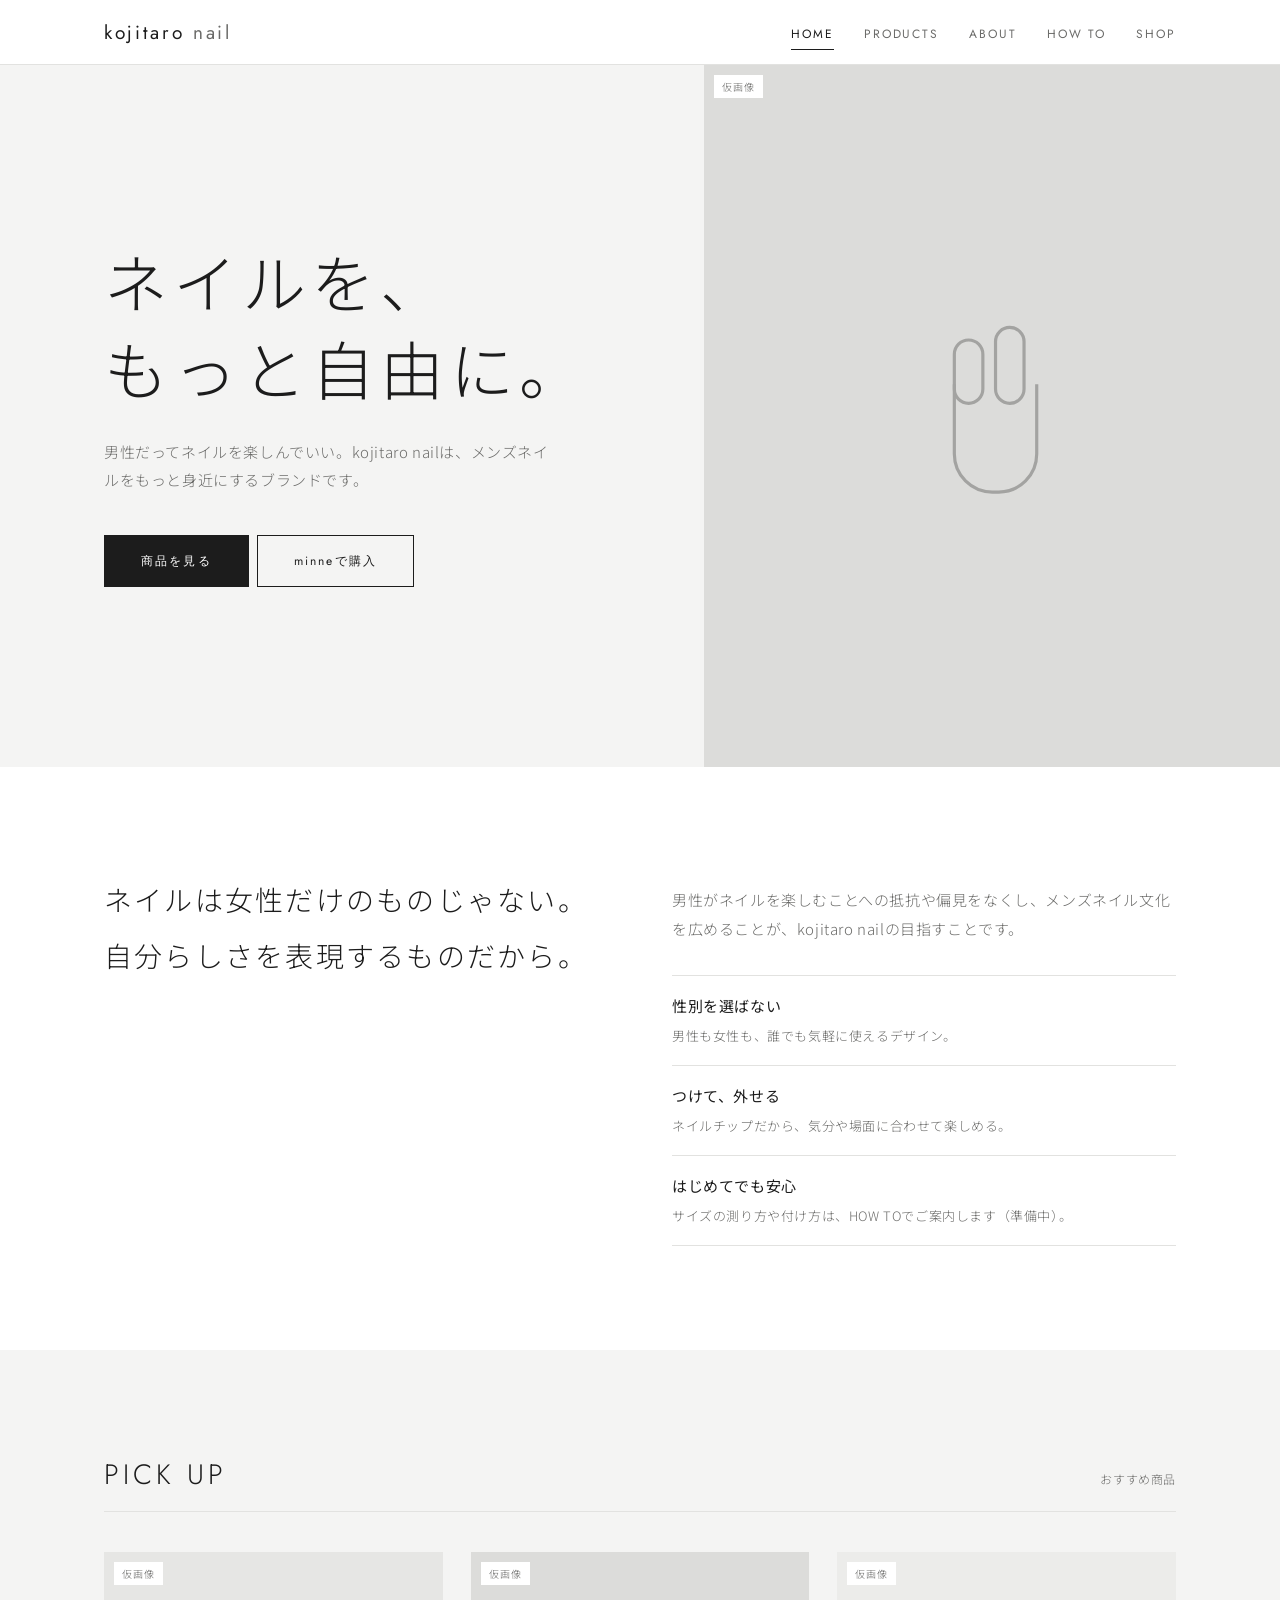
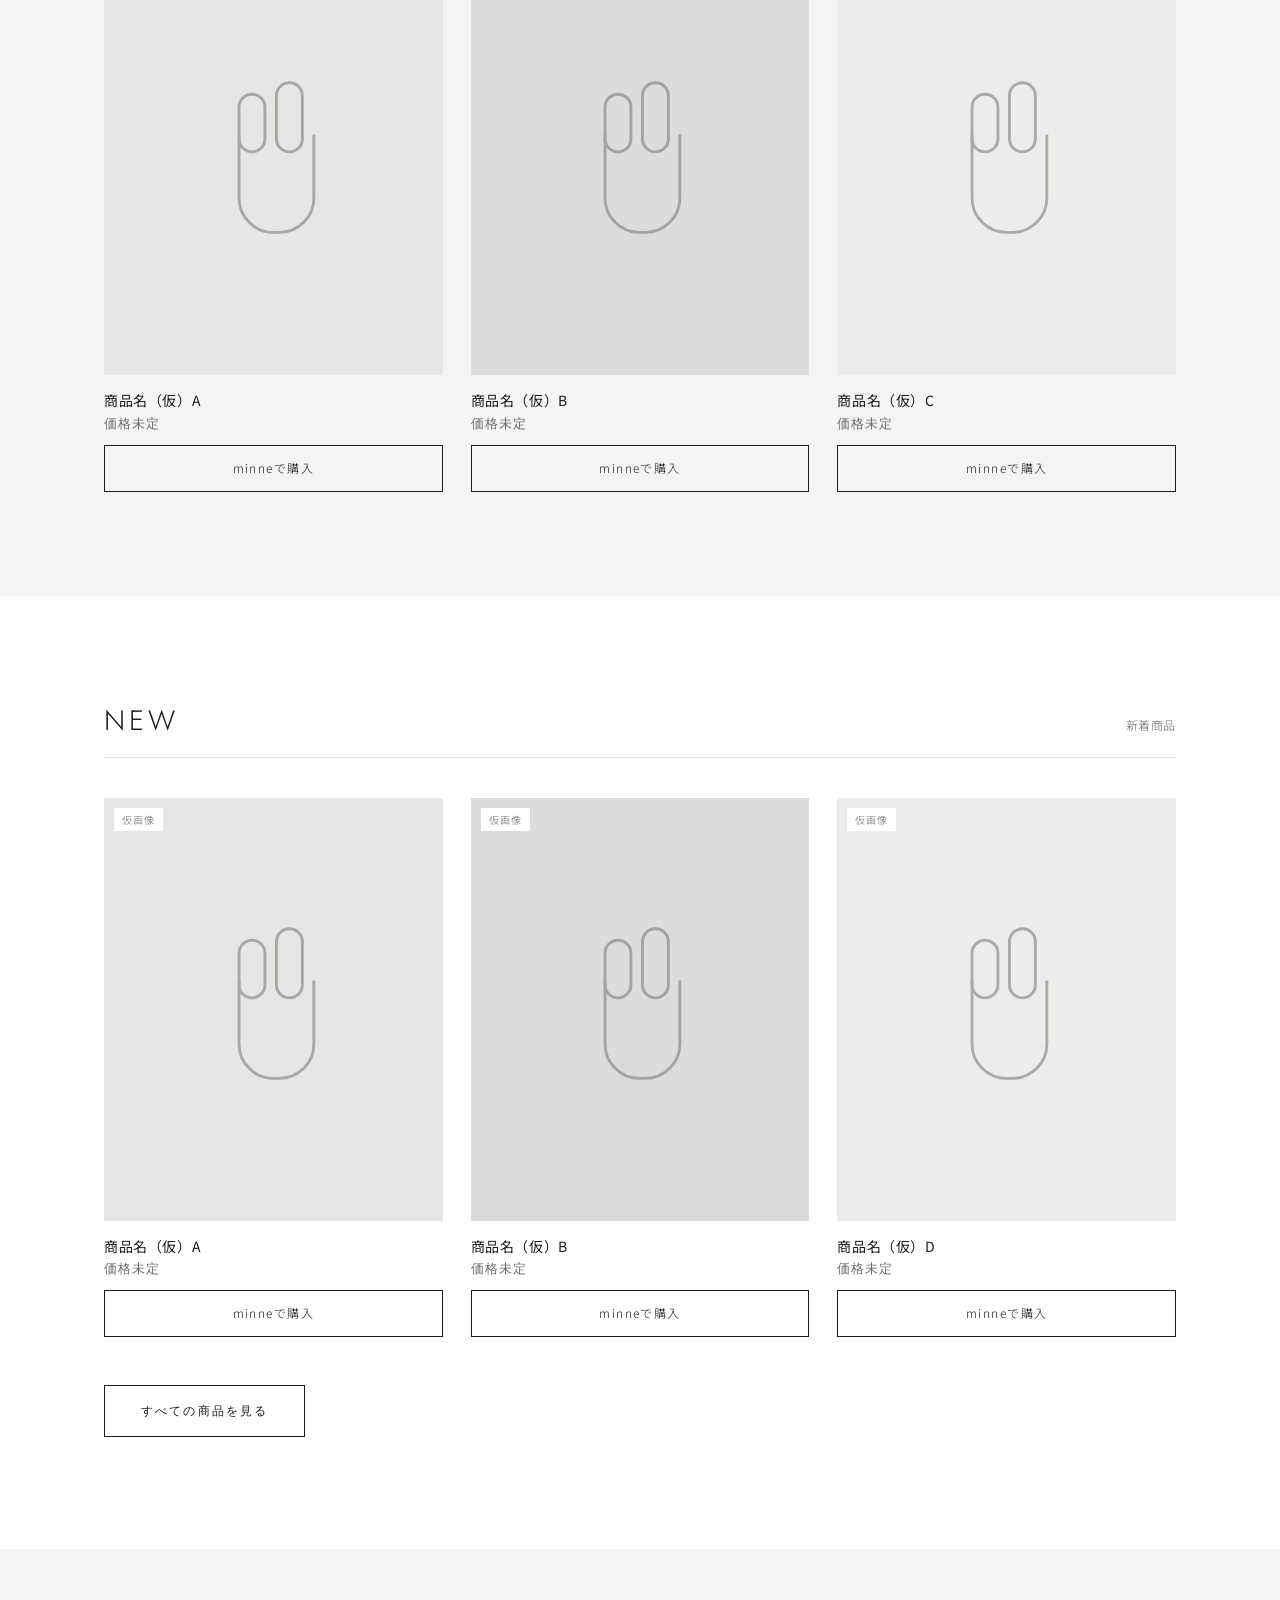
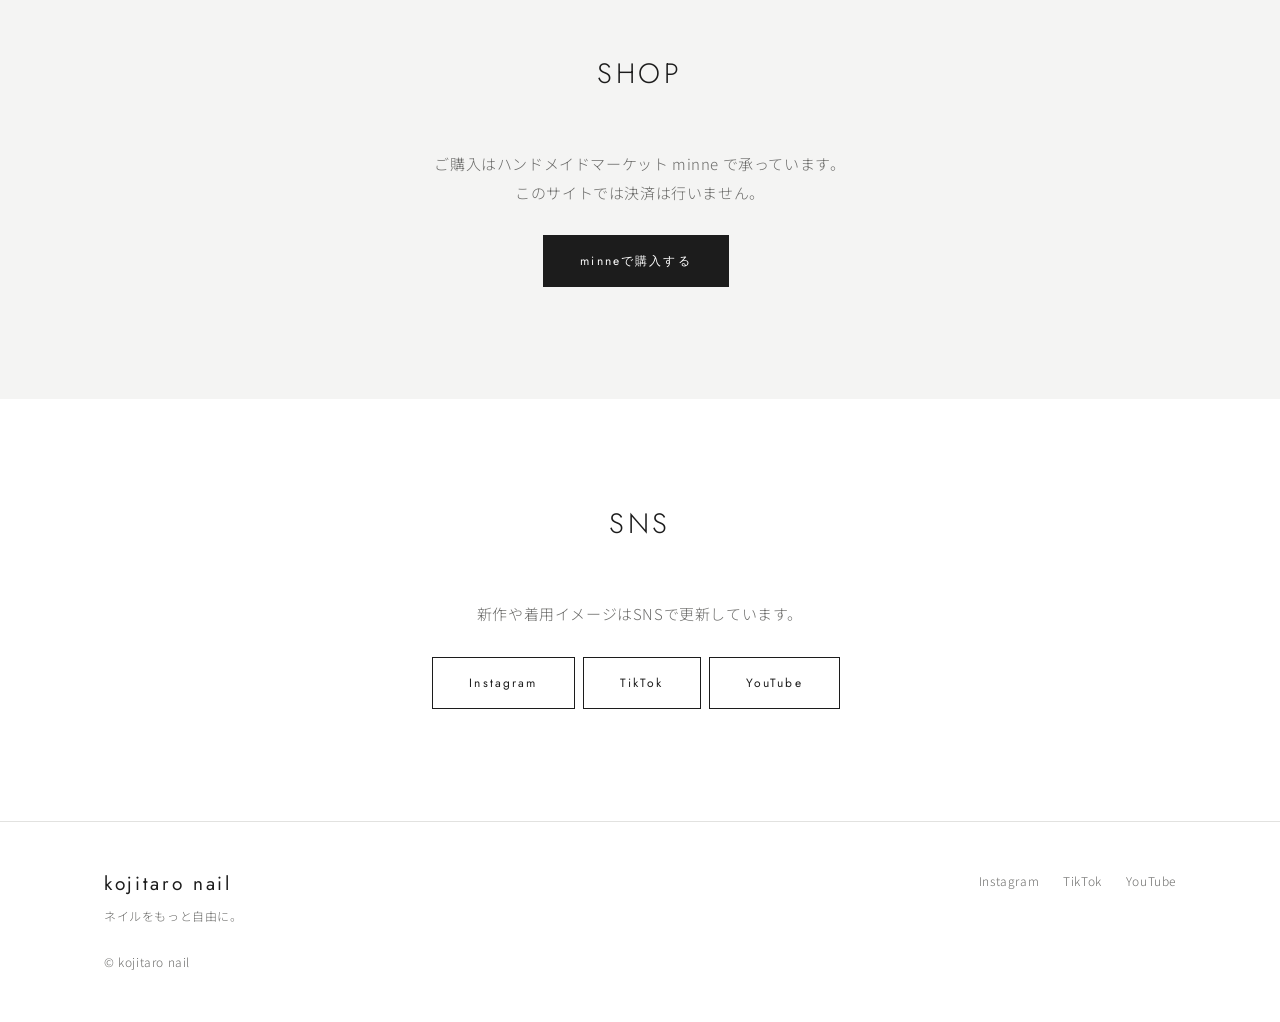
==== index.html @ e3da1932 "Add files via upload" ====
<!DOCTYPE html>
<html lang="ja"><head>
<title>kojitaro nail｜メンズ・ジェンダーレスネイルチップ</title>
<meta name="description" content="ネイルをもっと自由に。メンズネイル・ジェンダーレスネイルのブランド kojitaro nail の公式サイト。ネイルチップはminneで販売しています。">
<meta property="og:title" content="kojitaro nail｜ネイルをもっと自由に。">
<meta property="og:description" content="メンズネイル・ジェンダーレスネイルブランド kojitaro nail 公式サイト">
<meta charset="utf-8">
<meta name="viewport" content="width=device-width, initial-scale=1, viewport-fit=cover">
<meta name="theme-color" content="#ffffff">
<meta property="og:type" content="website">
<meta property="og:site_name" content="kojitaro nail">
<meta property="og:image" content="ogp.jpg">
<meta name="twitter:card" content="summary_large_image">
<link rel="preconnect" href="https://fonts.googleapis.com">
<link rel="stylesheet" href="https://fonts.googleapis.com/css2?family=Jost:wght@300;400;500&family=Noto+Sans+JP:wght@300;400;500&display=swap">
<link rel="stylesheet" href="style.css">
</head><body data-page="home">
<header id="site-header"></header>
<main>
<div class="hero">
  <div class="hero-copy">
    <h1>ネイルを、<br>もっと自由に。</h1>
    <p>男性だってネイルを楽しんでいい。kojitaro nailは、メンズネイルをもっと身近にするブランドです。</p>
    <div><a class="btn" href="products.html">商品を見る</a><a class="btn ghost" data-minne>minneで購入</a></div>
  </div>
  <div class="hero-img"><span class="dummy">仮画像</span><div class="ph-art" style="background:#dcdcda"><svg viewBox="0 0 40 60" fill="none" stroke="currentColor" stroke-width="1" aria-hidden="true"><rect x="8" y="6" width="9" height="20" rx="4.5"/><rect x="21" y="2" width="9" height="24" rx="4.5"/><path d="M8 20v22a12 12 0 0 0 12 12h2a12 12 0 0 0 12-12V20"/></svg></div></div>
</div>

<section><div class="wrap two">
  <div><p class="lead">ネイルは女性だけのものじゃない。<br>自分らしさを表現するものだから。</p></div>
  <div>
    <p class="muted">男性がネイルを楽しむことへの抵抗や偏見をなくし、メンズネイル文化を広めることが、kojitaro nailの目指すことです。</p>
    <ul class="points">
      <li><b>性別を選ばない</b><span>男性も女性も、誰でも気軽に使えるデザイン。</span></li>
      <li><b>つけて、外せる</b><span>ネイルチップだから、気分や場面に合わせて楽しめる。</span></li>
      <li><b>はじめてでも安心</b><span>サイズの測り方や付け方は、HOW TOでご案内します（準備中）。</span></li>
    </ul>
  </div>
</div></section>

<section class="band"><div class="wrap">
  <div class="sh"><h2>PICK UP</h2><small>おすすめ商品</small></div>
  <div class="grid" id="g-featured"></div>
</div></section>

<section><div class="wrap">
  <div class="sh"><h2>NEW</h2><small>新着商品</small></div>
  <div class="grid" id="g-new"></div>
  <p style="margin:48px 0 0"><a class="btn ghost" href="products.html">すべての商品を見る</a></p>
</div></section>

<section class="band center"><div class="wrap">
  <div class="sh" style="justify-content:center;border:0"><h2>SHOP</h2></div>
  <p class="muted">ご購入はハンドメイドマーケット minne で承っています。このサイトでは決済は行いません。</p>
  <a class="btn" data-minne>minneで購入する</a>
</div></section>

<section class="center"><div class="wrap">
  <div class="sh" style="justify-content:center;border:0"><h2>SNS</h2></div>
  <p class="muted">新作や着用イメージはSNSで更新しています。</p>
  <div id="sns-list"></div>
</div></section>
</main>
<footer id="site-footer"></footer>
<script src="data.js"></script>
<script src="main.js"></script>
</body></html>
---- style.css ----
:root{--bg:#fff;--bg2:#f4f4f3;--line:#e2e2e0;--ink:#1c1c1c;--sub:#6b6b69;--ph:#e9e9e7;
--ff:"Noto Sans JP","Hiragino Sans","Yu Gothic",sans-serif;--fl:"Jost","Helvetica Neue",Arial,sans-serif;
box-sizing:border-box;padding-top:env(safe-area-inset-top,0px);padding-bottom:env(safe-area-inset-bottom,0px)}
@media (prefers-color-scheme:dark){:root{--bg:#141414;--bg2:#1d1d1c;--line:#333;--ink:#f1f1ef;--sub:#a3a3a0;--ph:#262625}}
*,*::before,*::after{box-sizing:border-box}
html{scroll-padding-top:72px}
body{margin:0;background:var(--bg);color:var(--ink);font:300 15px/1.9 var(--ff);letter-spacing:.04em;-webkit-font-smoothing:antialiased}
body::before{content:"";position:fixed;inset:0 0 auto;height:env(safe-area-inset-top,0px);background:var(--bg);z-index:30}
img{max-width:100%;display:block}a{color:inherit;text-decoration:none}
:focus-visible{outline:2px solid var(--ink);outline-offset:3px}
.wrap{max-width:1120px;margin:0 auto;padding:0 24px}
.muted{color:var(--sub)}.band{background:var(--bg2)}
header{position:sticky;top:env(safe-area-inset-top,0px);z-index:20;background:var(--bg);border-bottom:1px solid var(--line)}
.bar{display:flex;align-items:center;justify-content:space-between;height:64px;position:relative}
.logo{font:400 19px var(--fl);letter-spacing:.14em}.logo span{color:var(--sub)}
.bar-r{display:flex;align-items:center;gap:6px}
.mini{display:none;font:400 11px var(--fl);letter-spacing:.12em;border:1px solid var(--ink);padding:7px 14px}
nav ul{list-style:none;display:flex;gap:30px;margin:0;padding:0}
nav a{font:400 12px var(--fl);letter-spacing:.16em;color:var(--sub);padding:6px 0;border-bottom:1px solid transparent;transition:color .2s,border-color .2s}
nav a:hover,nav a[aria-current="page"]{color:var(--ink);border-color:var(--ink)}
.menu-btn{display:none;background:none;border:0;width:44px;height:44px;cursor:pointer;color:var(--ink)}
.menu-btn i{display:block;width:20px;height:1px;background:currentColor;margin:6px auto;transition:transform .25s,opacity .25s}
.menu-btn[aria-expanded="true"] i:nth-child(1){transform:translateY(7px) rotate(45deg)}
.menu-btn[aria-expanded="true"] i:nth-child(2){opacity:0}
.menu-btn[aria-expanded="true"] i:nth-child(3){transform:translateY(-7px) rotate(-45deg)}
@media (max-width:760px){.menu-btn,.mini{display:block}
nav{position:absolute;left:0;right:0;top:64px;background:var(--bg);border-bottom:1px solid var(--line);display:none}
nav.open{display:block}nav ul{flex-direction:column;gap:0;padding:8px 24px 16px}
nav a{display:block;padding:14px 0;font-size:13px;border:0;border-bottom:1px solid var(--line)}}
.hero{display:grid;grid-template-columns:1.1fr .9fr;min-height:min(78vh,720px);background:var(--bg2)}
.hero-copy{display:flex;flex-direction:column;justify-content:center;padding:72px 24px 72px max(24px,calc((100vw - 1120px)/2 + 24px))}
.hero h1{font:300 clamp(34px,5.4vw,64px)/1.35 var(--ff);letter-spacing:.08em;margin:0 0 28px}
.hero p{color:var(--sub);max-width:30em;margin:0 0 40px}
.hero-img{position:relative;min-height:320px}
@media (max-width:760px){.hero{grid-template-columns:1fr}.hero-img{order:-1;min-height:60vw}.hero-copy{padding:44px 24px 56px}}
.btn{display:inline-block;font:400 12px var(--fl);letter-spacing:.18em;padding:16px 36px;border:1px solid var(--ink);background:var(--ink);color:var(--bg);transition:background .2s,color .2s;margin:0 8px 8px 0}
.btn:hover{background:transparent;color:var(--ink)}
.btn.ghost{background:transparent;color:var(--ink)}.btn.ghost:hover{background:var(--ink);color:var(--bg)}
section{padding:104px 0}@media (max-width:760px){section{padding:64px 0}}
.sh{display:flex;align-items:baseline;justify-content:space-between;gap:16px;margin-bottom:40px;border-bottom:1px solid var(--line);padding-bottom:16px}
.sh h2{font:300 28px var(--fl);letter-spacing:.14em;margin:0}.sh small{color:var(--sub);font-size:12px}
.lead{font:300 clamp(20px,2.6vw,28px)/2 var(--ff);letter-spacing:.08em;margin:0 0 24px}
.two{display:grid;grid-template-columns:1fr 1fr;gap:64px;align-items:start}
@media (max-width:760px){.two{grid-template-columns:1fr;gap:28px}}
.points{list-style:none;margin:32px 0 0;padding:0;border-top:1px solid var(--line)}
.points li{padding:16px 0;border-bottom:1px solid var(--line)}.points b{font-weight:400;display:block}
.points span{color:var(--sub);font-size:13px}
.grid{display:grid;grid-template-columns:repeat(3,1fr);gap:48px 28px}
@media (max-width:900px){.grid{grid-template-columns:repeat(2,1fr);gap:36px 14px}}
.card .ph{display:block;aspect-ratio:4/5;position:relative;overflow:hidden;background:var(--ph)}
.card img{width:100%;height:100%;object-fit:cover;transition:transform .6s}.card:hover img{transform:scale(1.03)}
.card h3{font:400 14px/1.6 var(--ff);margin:14px 0 2px}.price{color:var(--sub);font:400 13px var(--fl);letter-spacing:.08em}
.buy{display:block;text-align:center;margin-top:12px;padding:11px 0;border:1px solid var(--ink);font-size:12px;letter-spacing:.12em;transition:background .2s,color .2s}
.buy:hover{background:var(--ink);color:var(--bg)}
.dummy{position:absolute;left:10px;top:10px;background:var(--bg);color:var(--sub);font-size:10px;padding:2px 8px;letter-spacing:.1em;z-index:1}
.ph-art{position:absolute;inset:0;display:grid;place-items:center;color:var(--sub)}.ph-art svg{width:34%;opacity:.5}
.hero-img .ph-art svg{width:22%}
.notice{font-size:12px;color:var(--sub);margin-top:48px;border-top:1px solid var(--line);padding-top:20px}
.center{text-align:center}.center p{margin:0 auto 28px;max-width:28em}
footer{border-top:1px solid var(--line);padding:48px 0;font-size:12px;color:var(--sub)}
.f{display:flex;flex-wrap:wrap;gap:24px;justify-content:space-between}.f .logo{color:var(--ink)}
.f ul{list-style:none;display:flex;gap:24px;margin:0;padding:0;flex-wrap:wrap}.f a:hover{color:var(--ink)}.copy{width:100%}
.soon{text-align:center;padding:140px 24px}.soon h1{font:300 32px var(--fl);letter-spacing:.14em;margin:0 0 16px}
@media (prefers-reduced-motion:reduce){*{transition:none!important}}
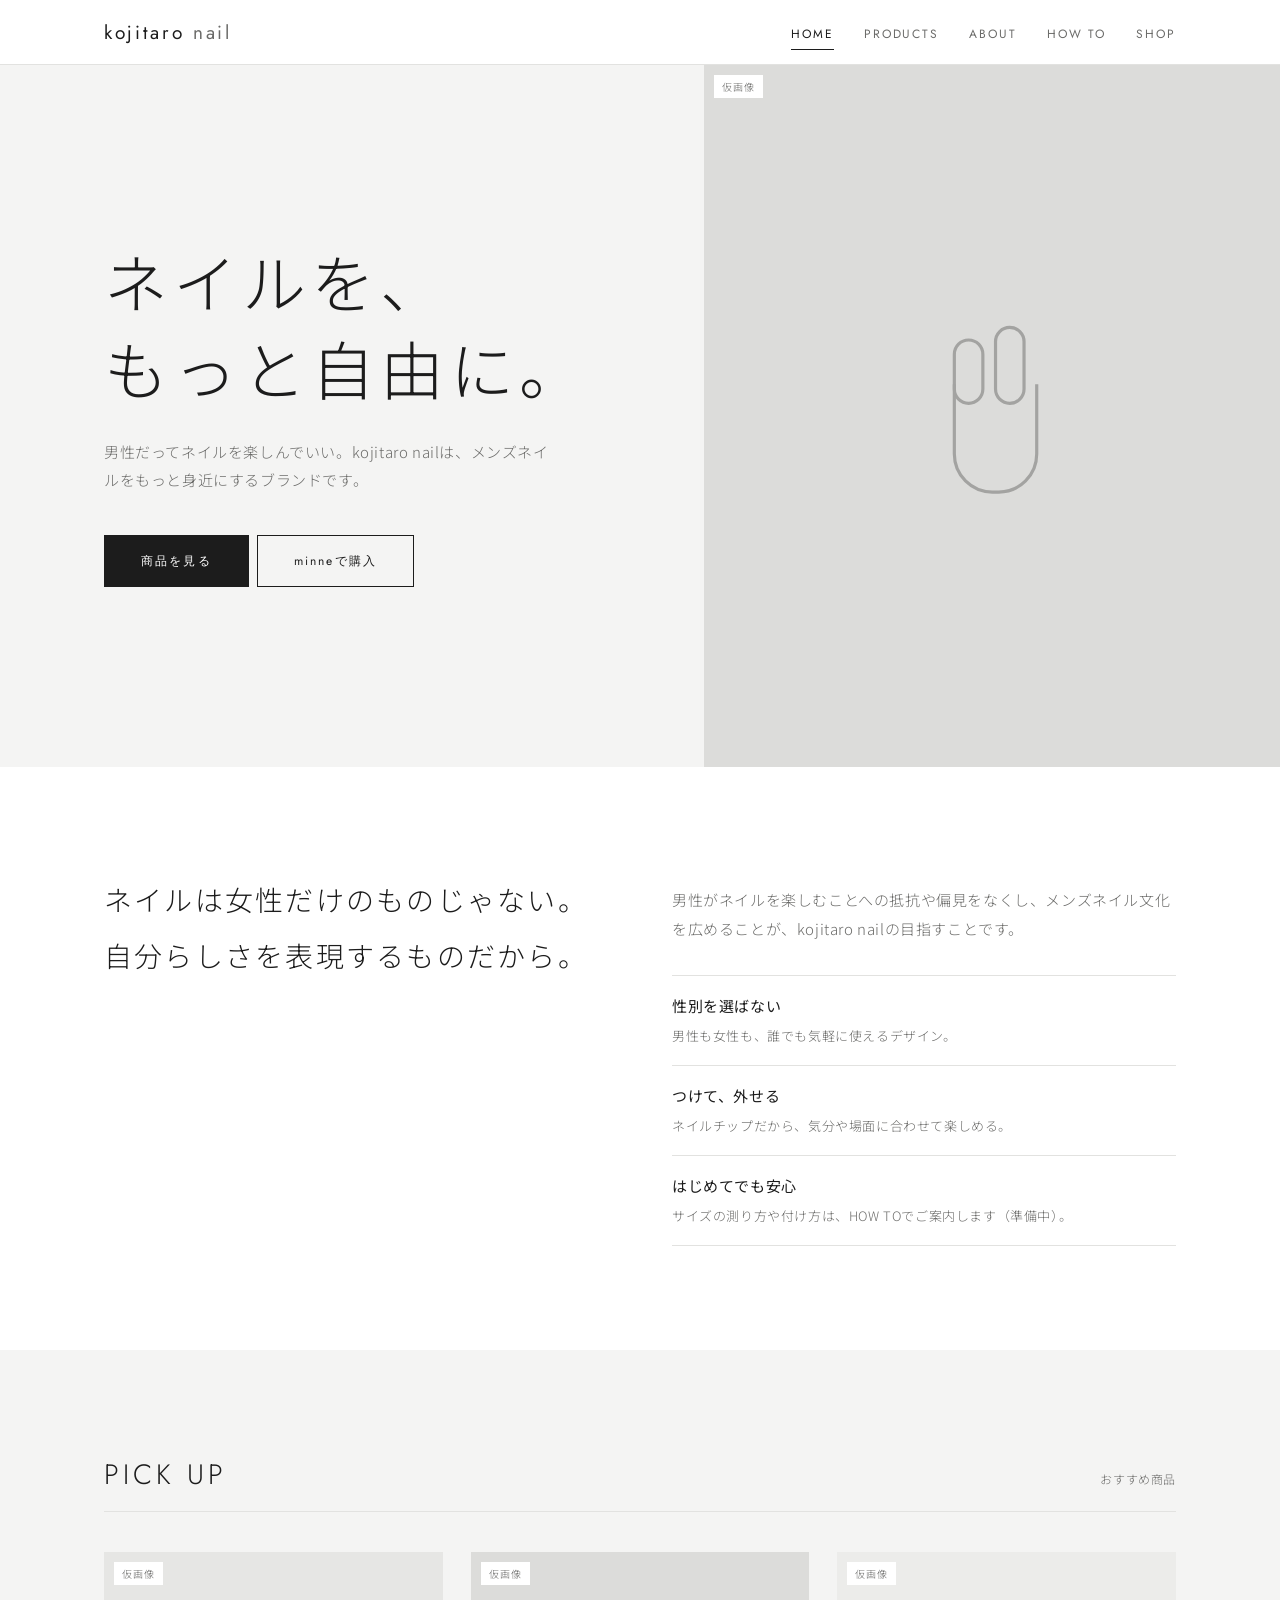
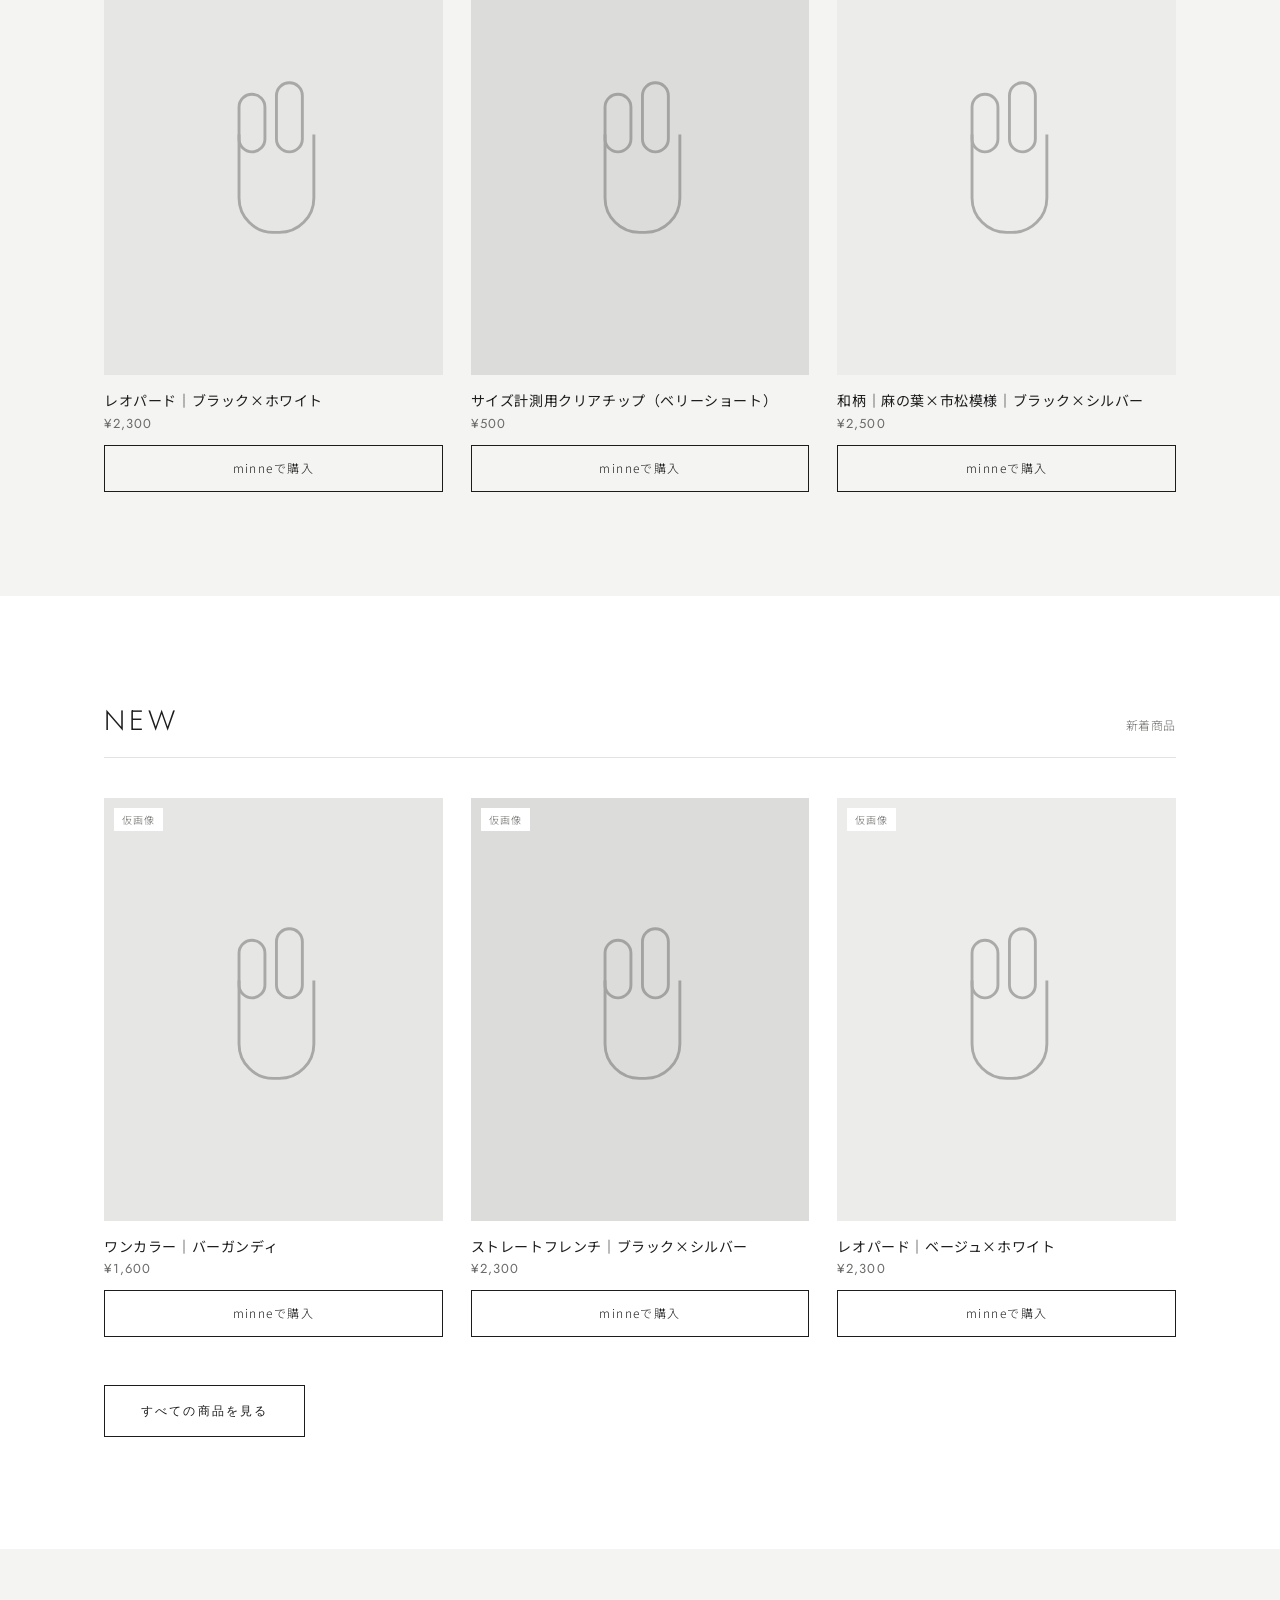
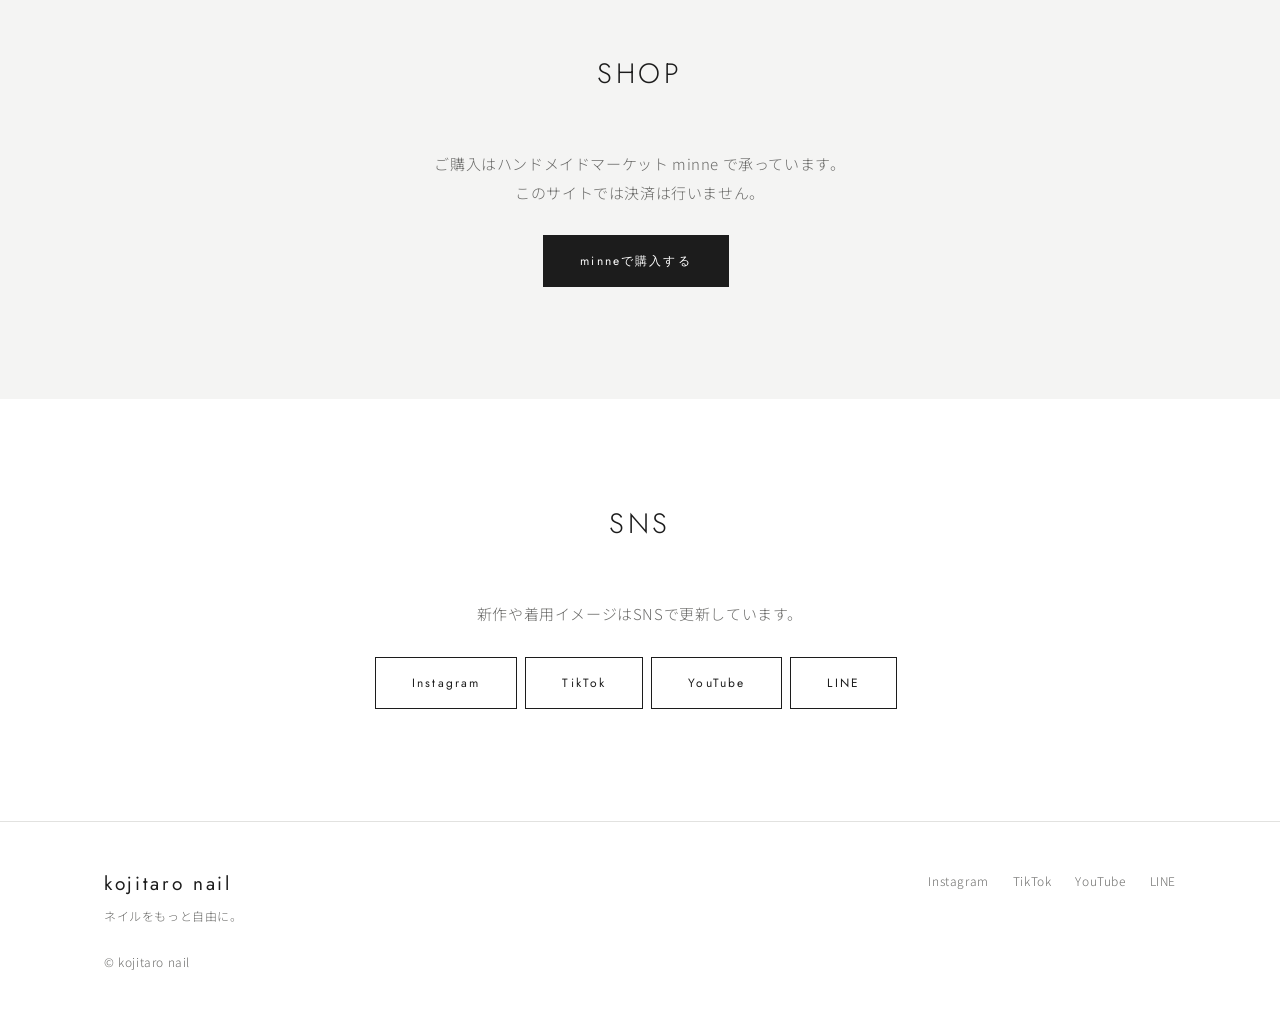
==== commit 95a332e6: "Add files via upload" ====
--- a/index.html
+++ b/index.html
@@ -9,7 +9,11 @@
 <meta name="theme-color" content="#ffffff">
 <meta property="og:type" content="website">
 <meta property="og:site_name" content="kojitaro nail">
-<meta property="og:image" content="ogp.jpg">
+<meta property="og:image" content="https://kojitaro-nail.netlify.app/ogp.jpg">
+<meta property="og:url" content="https://kojitaro-nail.netlify.app/">
+<link rel="canonical" href="https://kojitaro-nail.netlify.app/">
+<link rel="icon" href="favicon.ico">
+<link rel="apple-touch-icon" href="apple-touch-icon.png">
 <meta name="twitter:card" content="summary_large_image">
 <link rel="preconnect" href="https://fonts.googleapis.com">
 <link rel="stylesheet" href="https://fonts.googleapis.com/css2?family=Jost:wght@300;400;500&family=Noto+Sans+JP:wght@300;400;500&display=swap">
